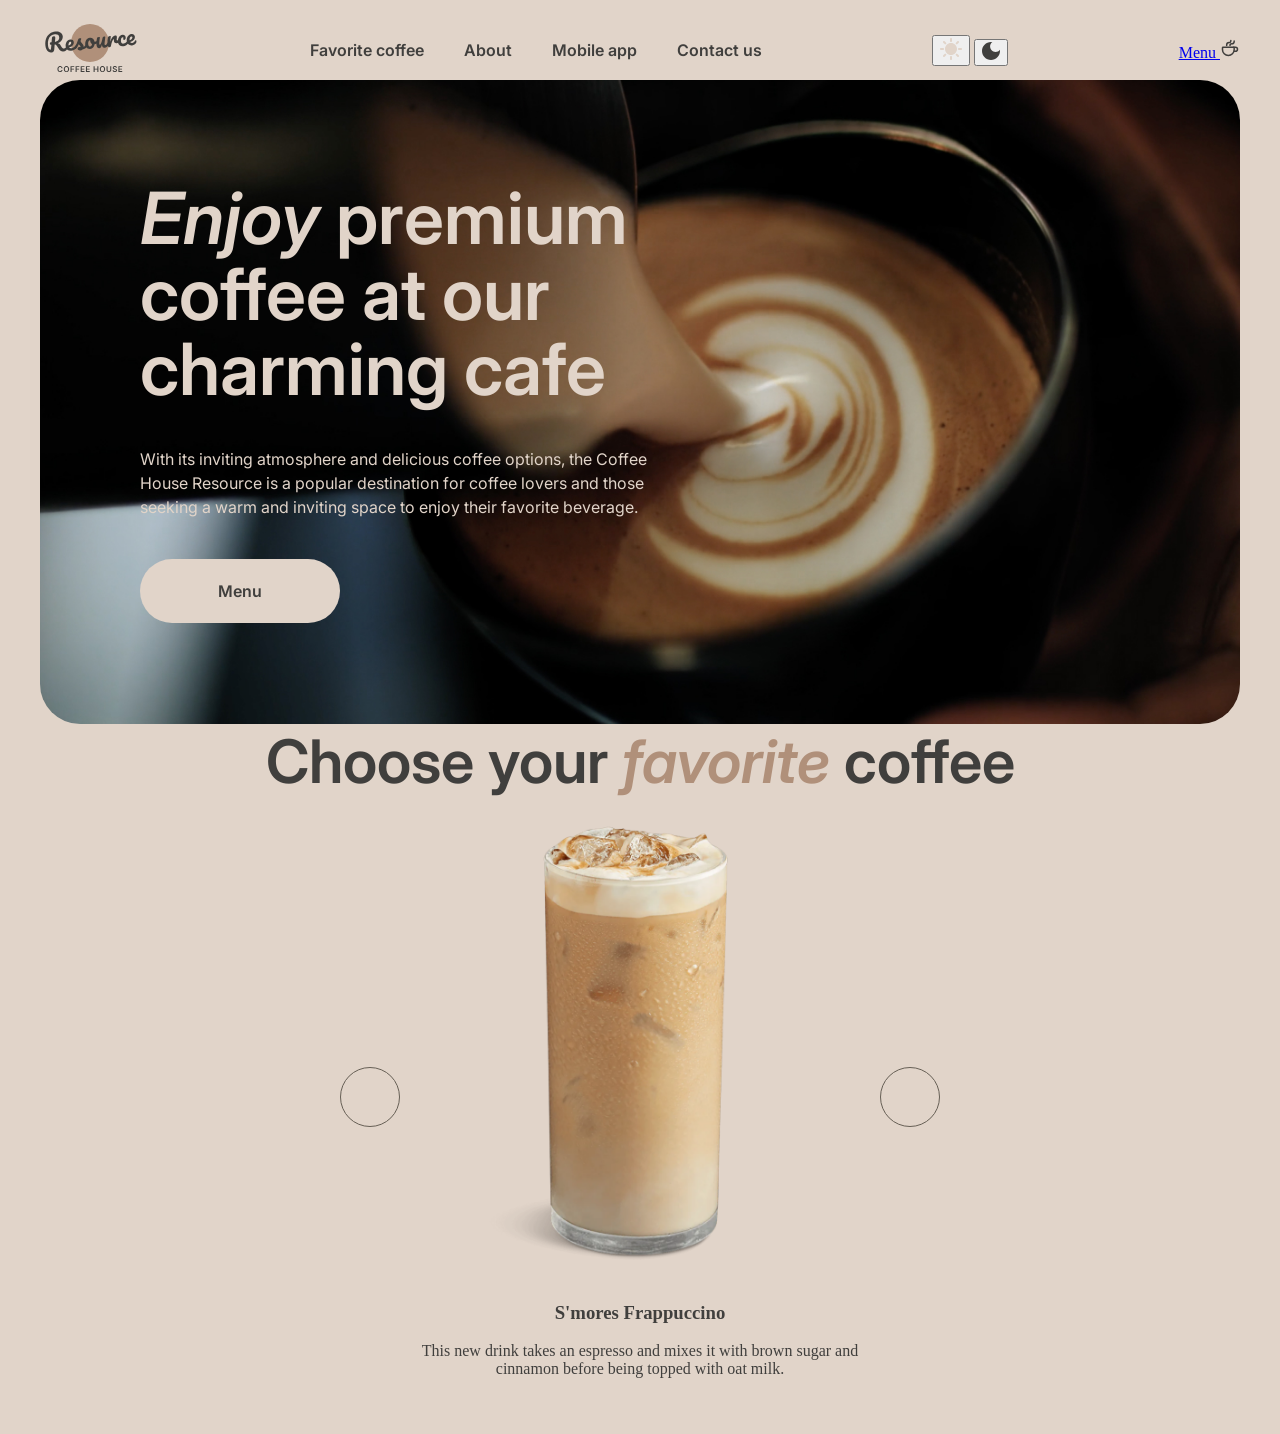
==== index.html @ cfc73ed3 "feat: add hero and favorite coffe sections" ====
<!DOCTYPE html>
<html lang="en">

<head>
    <meta charset="UTF-8">
    <meta name="viewport" content="width=device-width, initial-scale=1.0">
    <title>Document</title>
    <link rel="stylesheet" href="./style.css">

    <link rel="preconnect" href="https://fonts.googleapis.com">
    <link rel="preconnect" href="https://fonts.gstatic.com" crossorigin>
    <link href="https://fonts.googleapis.com/css2?family=Inter:wght@600&display=swap" rel="stylesheet">

</head>

<body>
    <header class="header">
        <!---------------------------- 1. Logo ------------------------------->

        <a href="index.html">
            <img src="./assets/images/Logo.svg" alt="Resource Coffee House">
        </a>



        <!---------------------------- 2. Navigation ------------------------------->

        <nav class="nav">
            <a href="#favorite">Favorite coffee</a>
            <a href="#about">About</a>
            <a href="#mobile-app">Mobile app</a>
            <a href="#contacts">Contact us</a>
        </nav>

        <!---------------------------- 3. Theme + Menu ------------------------------->

        <div class="theme-switcher">
            <button class="theme-button" type="button">
                <img src="./assets/images/sun.svg" alt="Light theme">
            </button>

            <button class="theme-button" type="button">
                <img src="./assets/images/moon.svg" alt="Dark theme">
            </button>
        </div>

        <a href="#" class="menu-link">
            <span>Menu</span>
            <img src="./assets/images/menu.svg" alt="">
        </a>
    </header>
    <!------------------------------- 4. Hero -------------------------------->

    <main>
        <section class="hero">
            <div class="hero-content">
                <h1 class="hero-title">
                    <span>Enjoy</span> premium coffee at our charming cafe
                </h1>

                <p class="hero-text">
                    With its inviting atmosphere and delicious coffee options,
                    the Coffee House Resource is a popular destination for coffee
                    lovers and those seeking a warm and inviting space to enjoy
                    their favorite beverage.
                </p>

                <a class="hero-button" href="#">
                    Menu
                </a>
            </div>
        </section>

        <!------------------------------- 5. Favorite coffee -------------------------------->

        <section class="favorite" id="favorite"></section>
        <h2 class="favorite-title">
            Choose your <span>favorite</span> coffee
        </h2>
        </section>

        <div class="slider">
            <button class="slider-button slider-button-prev" type="button">
                </button>
            <div class="slide">
                <img class="slide-image" src="./assets/images/coffee-1.png" alt="S'mores Frappuccino">
                <h3 class="slide-title">S'mores Frappuccino</h3>
                <p class="slide-text">
                    This new drink takes an espresso and mixes it with brown
                    sugar and cinnamon before being topped with oat milk.
                </p>
            </div>
            <button class="slider-button slider-button-next" type="button">
        </div>



    </main>


    <footer>

    </footer>
</body>

</html>
---- style.css ----
* {
    box-sizing: border-box;
}

html {
    scroll-behavior: smooth;
}

body {
    margin: 0;
    padding-block: 20px 40px;
    padding-inline: 40px;
    background-color: #E1D4C9;
    color: #403F3D
}

.header {
    display: flex;
    align-items: center;
    justify-content: space-between;
    width: 100%;
    max-width: 1360px;
    margin-inline: auto;
    height: 60px;
}

.nav {
    display: flex;
    align-items: center;
    gap: 40px;
}

.nav a {
    color: #403F3D;
    text-decoration: none;
}

.nav a {
    color: #403F3D;
    text-decoration: none;
    font-family: "Inter", sans-serif;
    font-size: 16px;
    font-weight: 600;
    line-height: 150%;
}

.hero {
    background-image: url("./assets/images/img-hero.jpg");
    height: 644px;
    max-width: 1360px;
    width: 100%;
    margin-inline: auto;
    background-size: cover;
    background-position: center;
    border-radius: 40px;
    padding: 100px;
}

.hero h1 {
    width: 530px;
    margin: 0;
    font-family: "Inter", sans-serif;
    font-size: 72px;
    font-weight: 600;
    line-height: 105%;
    color: #E1D4C9;
}

.hero-title span {
    font-style: italic;
}

.hero-text {
    width: 530px;
    margin: 0;
    color: #E1D4C9;
    font-family: "Inter", sans-serif;
    font-size: 16px;
    font-weight: 400;
    line-height: 150%;
}

.hero-content {
    display: flex;
    flex-direction: column;
    gap: 40px;
    width: 530px;
}

.hero-button {
    display: flex;
    align-items: center;
    justify-content: center;
    width: 200px;
    height: 64px;
    border-radius: 100px;

    background-color: #E1D4C9;
    color: #403F3D;
    text-decoration: none;

    font-family: "Inter", sans-serif;
    font-size: 16px;
    font-weight: 600;
    line-height: 150%;
}

.favorite-title {
    margin: 0;
    font-family: "Inter", sans-serif;
    font-size: 60px;
    font-weight: 600;
    line-height: 125%;
    text-align: center;
    color: #403F3D;
}

.favorite-title span {
    font-style: italic;
    color: #B0907A;
}

.slide-image {
    width: 480px;
    height: 480px;
    object-fit: contain;
}

.slider {
    text-align: center;
    display: flex;
    justify-content: center;
    align-items: center;
}

.slide {
    width: 480px;
    text-align: center;
}

.slider-button {
    width: 60px;
    height: 60px;
    border: 1px solid #665F55;
    border-radius: 50%;
    background: transparent;
}
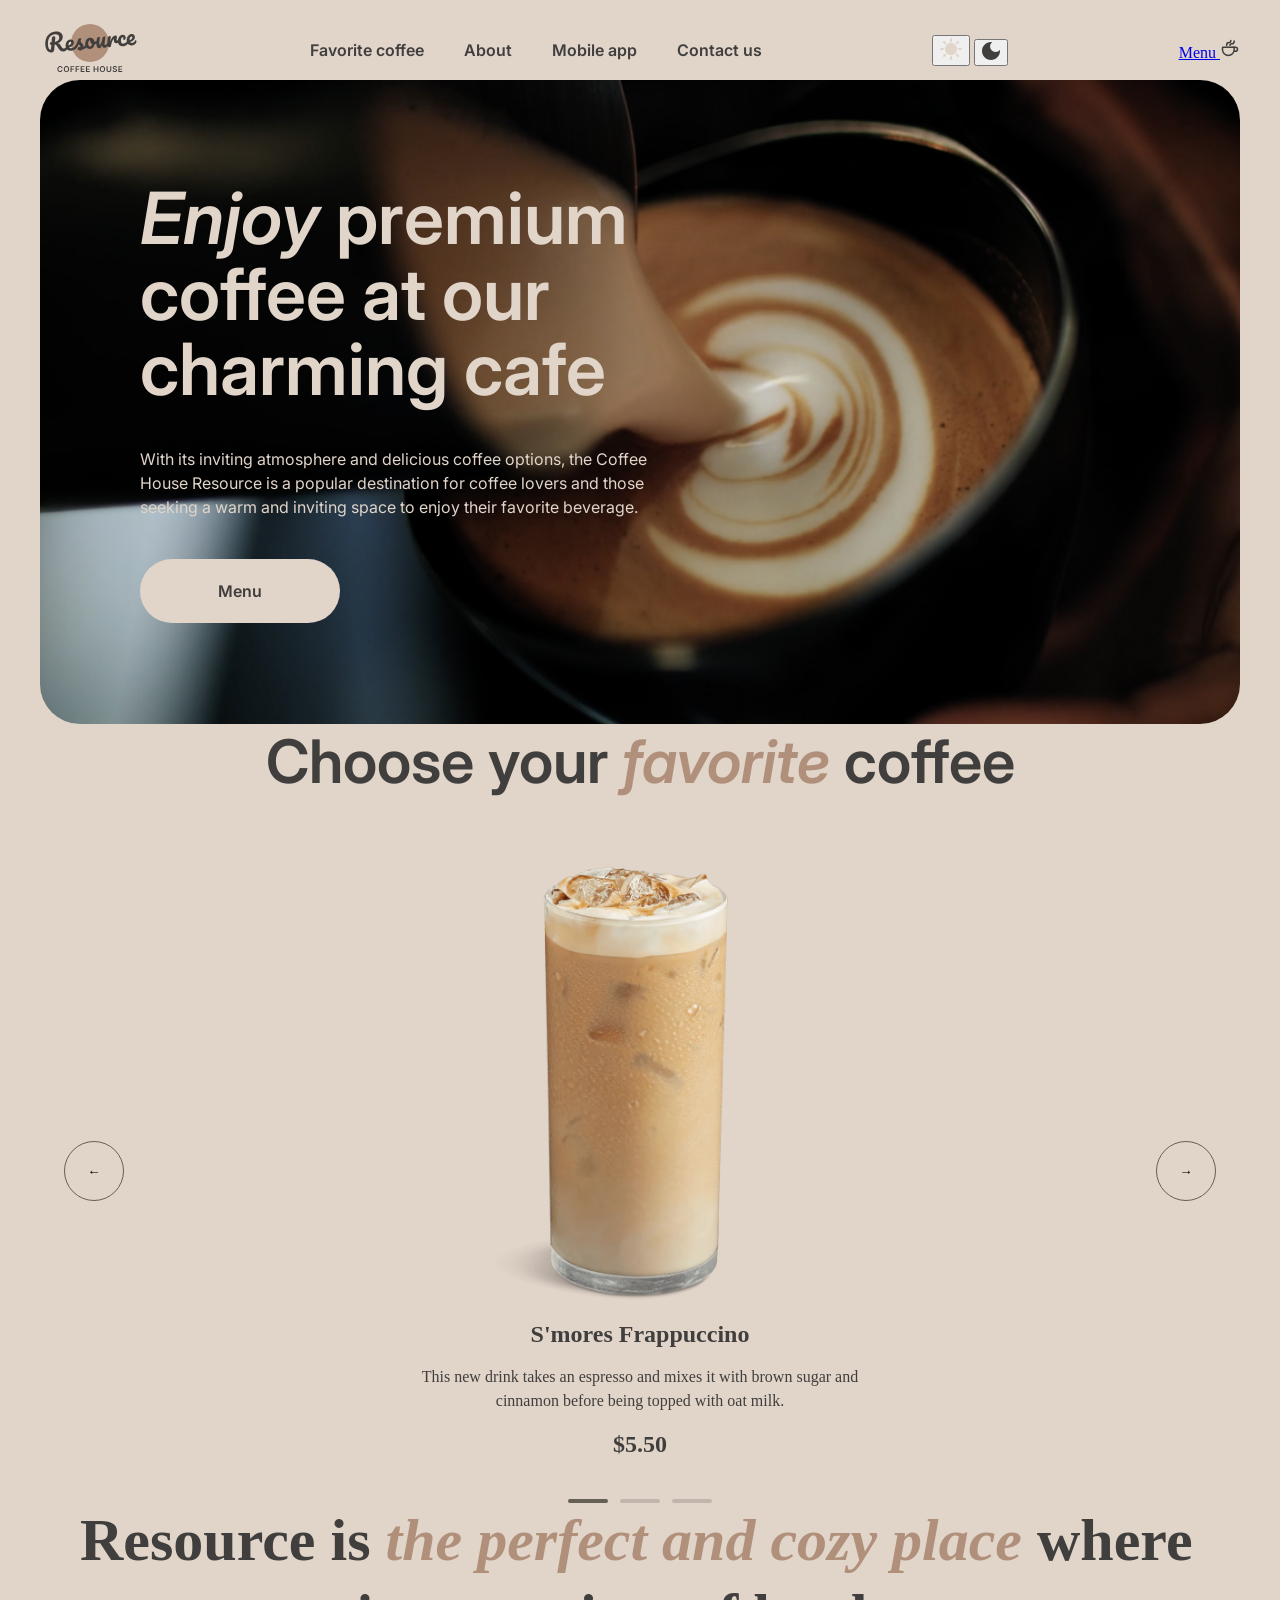
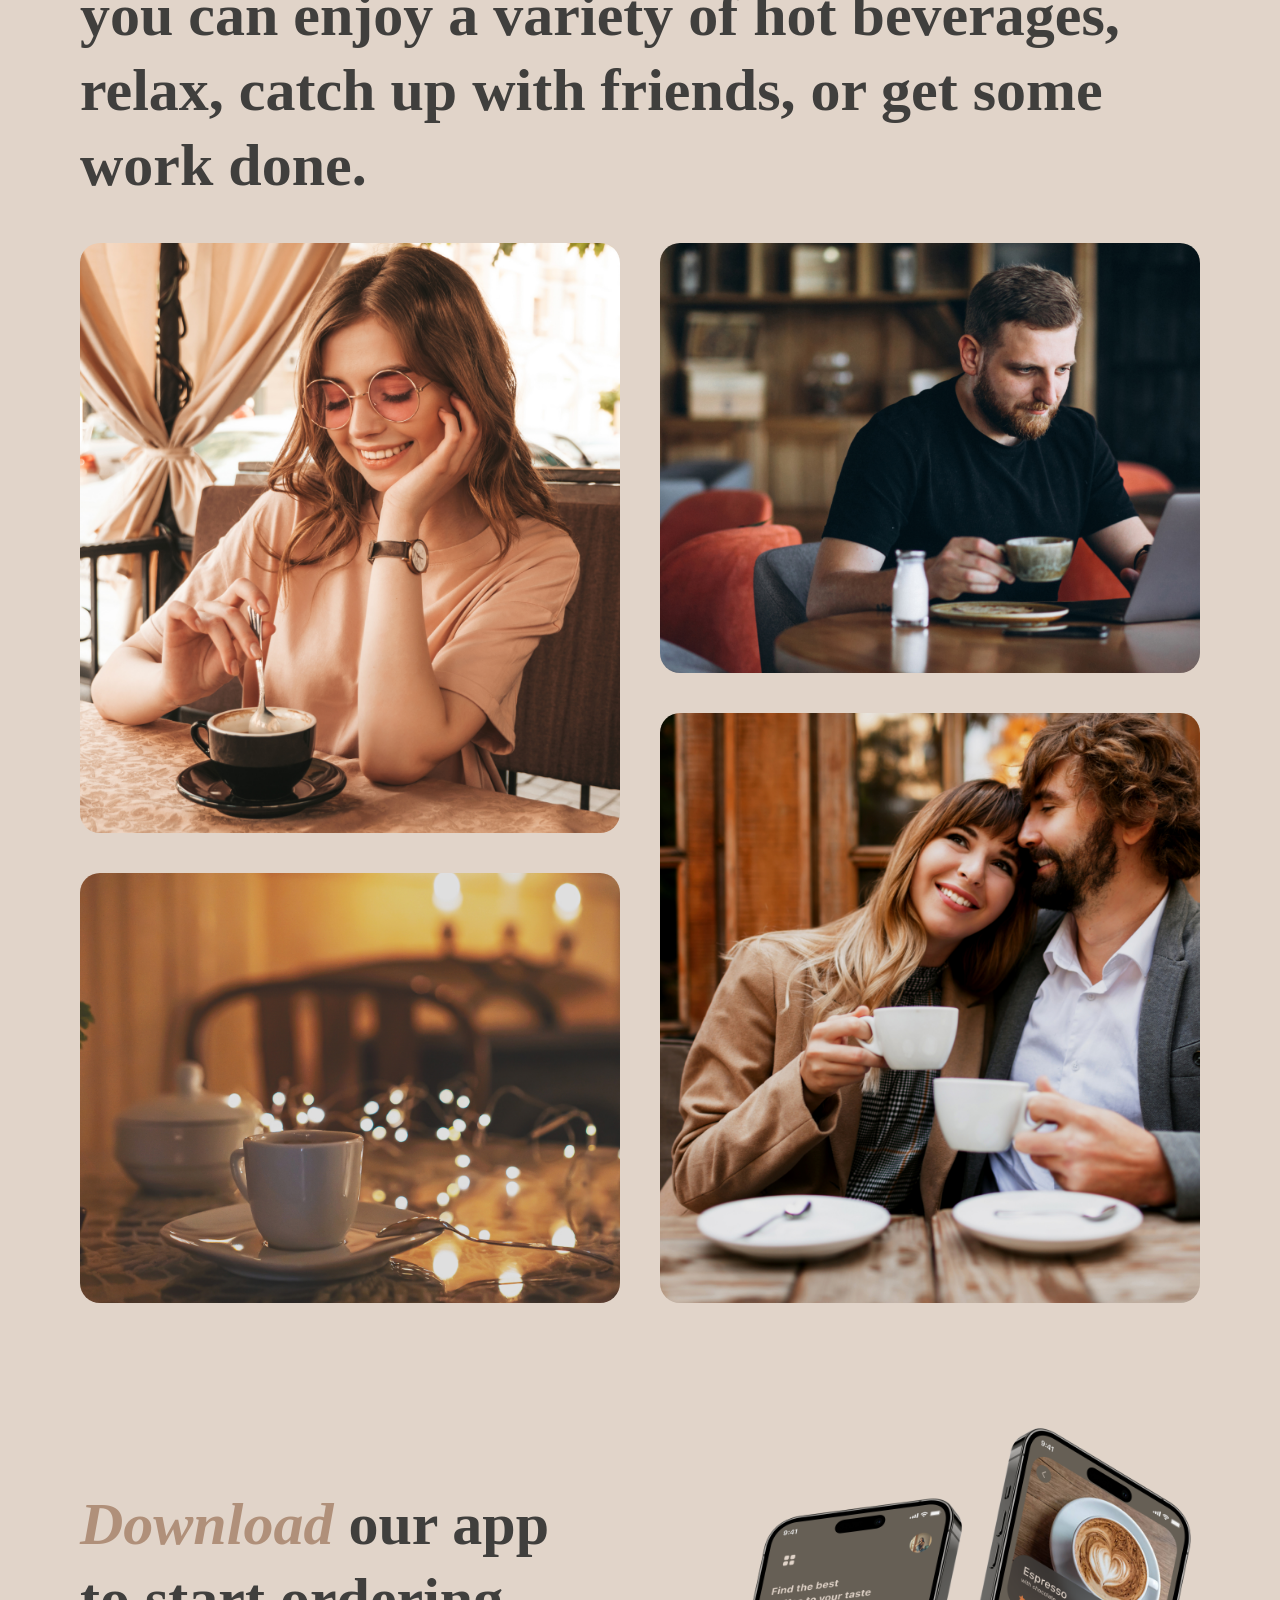
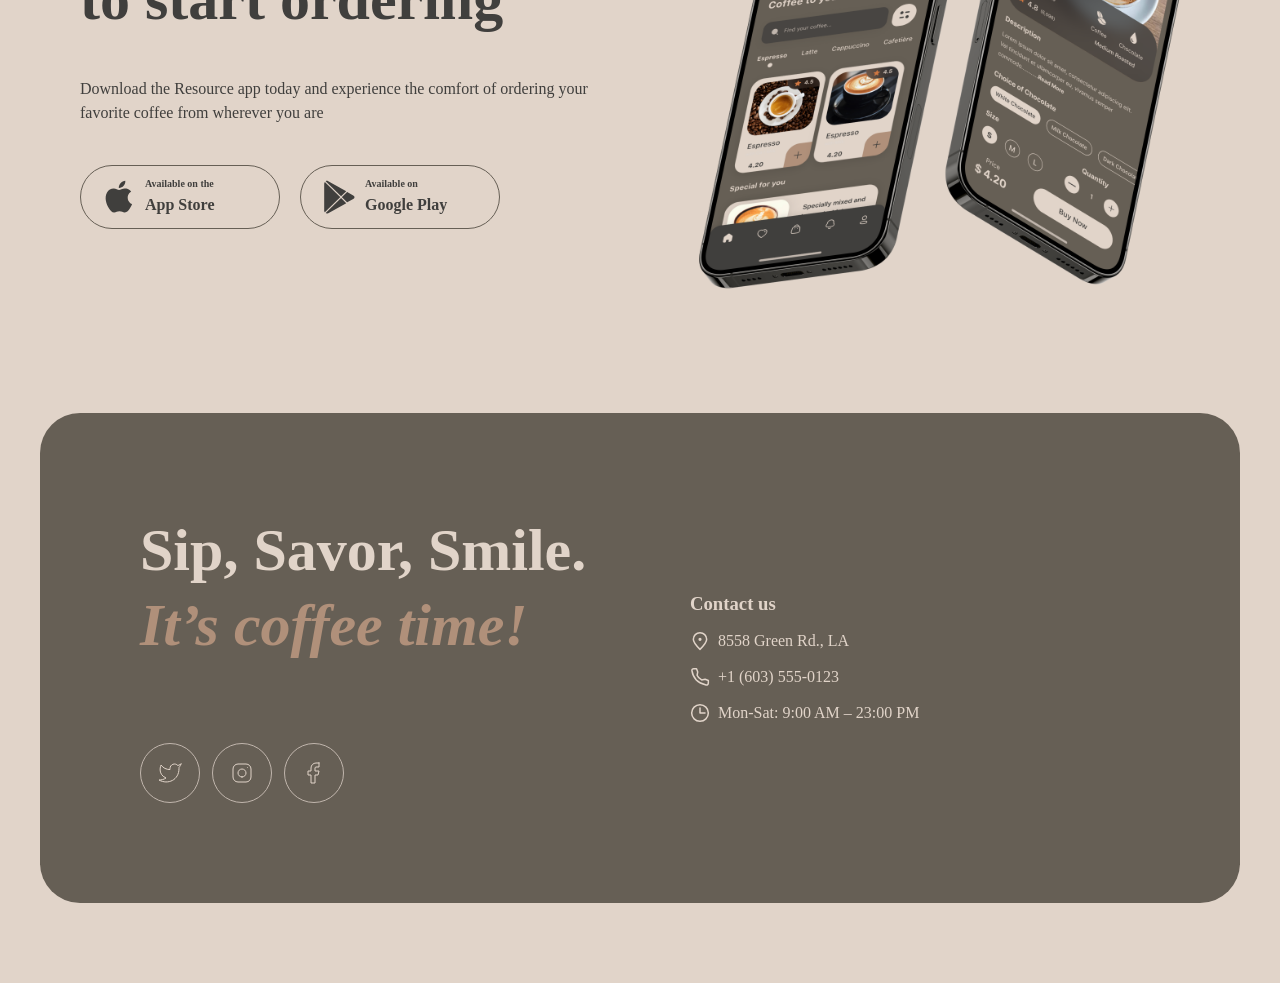
==== commit 94033fdf: "feat: add responsive home and menu pages" ====
--- a/index.html
+++ b/index.html
@@ -48,6 +48,14 @@
             <span>Menu</span>
             <img src="./assets/images/menu.svg" alt="">
         </a>
+
+        <!-- -------------------- Burger menu -------------------- -->
+
+        <button class="burger-button" type="button" aria-label="Open menu">
+            <span></span>
+            <span></span>
+        </button>
+
     </header>
     <!------------------------------- 4. Hero -------------------------------->
 
@@ -73,33 +81,145 @@
 
         <!------------------------------- 5. Favorite coffee -------------------------------->
 
-        <section class="favorite" id="favorite"></section>
-        <h2 class="favorite-title">
-            Choose your <span>favorite</span> coffee
-        </h2>
-        </section>
-
-        <div class="slider">
-            <button class="slider-button slider-button-prev" type="button">
+        <section class="favorite" id="favorite">
+            <h2 class="favorite-title">
+                Choose your <span>favorite</span> coffee
+            </h2>
+
+
+            <div class="slider">
+                <button class="slider-button slider-button-prev" type="button">
+                    ←
                 </button>
-            <div class="slide">
-                <img class="slide-image" src="./assets/images/coffee-1.png" alt="S'mores Frappuccino">
-                <h3 class="slide-title">S'mores Frappuccino</h3>
-                <p class="slide-text">
-                    This new drink takes an espresso and mixes it with brown
-                    sugar and cinnamon before being topped with oat milk.
+                <div class="slide">
+                    <img class="slide-image" src="./assets/images/coffee-1.png" alt="S'mores Frappuccino">
+                    <div class="slide-description">
+                        <h3 class="slide-title">S'mores Frappuccino</h3>
+                        <p class="slide-text">
+                            This new drink takes an espresso and mixes it with brown
+                            sugar and cinnamon before being topped with oat milk.
+                        </p>
+                        <div class="slide-price">$5.50</div>
+                    </div>
+
+                    <div class="slider-controls">
+                        <span class="slider-control active"></span>
+                        <span class="slider-control"></span>
+                        <span class="slider-control"></span>
+                    </div>
+
+                </div>
+
+                <button class="slider-button slider-button-next" type="button">
+                    →
+                </button>
+            </div>
+        </section>
+
+        <!----------------------------------- 6. About ------------------------------------------>
+
+        <section class="about" id="about">
+            <h2 class="about-title">
+                Resource is <span>the perfect and cozy place</span> where you can
+                enjoy a variety of hot beverages, relax, catch up with friends,
+                or get some work done.
+            </h2>
+
+            <div class="about-images">
+                <div class="about-column">
+                    <img class="about-image about-image-big" src="./assets/images/about-1.jpg" alt="">
+                    <img class="about-image about-image-small" src="./assets/images/about-2.jpg" alt="">
+                </div>
+
+                <div class="about-column">
+                    <img class="about-image about-image-small" src="./assets/images/about-3.jpg" alt="">
+                    <img class="about-image about-image-big" src="./assets/images/about-4.jpg" alt="">
+                </div>
+
+
+            </div>
+        </section>
+
+        <!----------------------------------- 7. Mobile app ------------------------------------------>
+
+
+        <section class="mobile-app" id="mobile-app">
+            <div class="mobile-app-content">
+                <h2 class="mobile-app-title">
+                    <span>Download</span> our app to start ordering
+                </h2>
+
+                <p class="mobile-app-text">
+                    Download the Resource app today and experience the comfort of ordering your favorite coffee from
+                    wherever you are
                 </p>
-            </div>
-            <button class="slider-button slider-button-next" type="button">
+
+                <div class="mobile-app-buttons">
+                    <a class="store-button" href="#">
+                        <img class="store-button-icon" src="./assets/images/apple.svg" alt="">
+                        <span class="store-button-text">
+                            <small>Available on the</small>
+                            App Store
+                        </span>
+                    </a>
+
+                    <a class="store-button" href="#">
+                        <img class="store-button-icon" src="./assets/images/google-play.svg" alt="">
+                        <span class="store-button-text">
+                            <small>Available on</small>
+                            Google Play
+                        </span>
+                    </a>
+                </div>
+            </div>
+
+            <div class="mobile-app-image">
+                <img src="./assets/images/mobile-screens.png" alt="Resource mobile application">
+            </div>
+        </section>
+    </main>
+
+
+    <footer class="footer" id="contact-us">
+        <div class="footer-left">
+            <h2 class="footer-title">
+                Sip, Savor, Smile.
+                <span>It’s coffee time!</span>
+            </h2>
+
+            <div class="footer-socials">
+                <div class="footer-socials">
+                    <a href="#" aria-label="Twitter">
+                        <img src="./assets/images/twitter.svg" alt="">
+                    </a>
+
+                    <a href="#" aria-label="Instagram">
+                        <img src="./assets/images/instagram.svg" alt="">
+                    </a>
+
+                    <a href="#" aria-label="Facebook">
+                        <img src="./assets/images/facebook.svg" alt="">
+                    </a>
+                </div>
+            </div>
         </div>
 
-
-
-    </main>
-
-
-    <footer>
-
+        <div class="footer-contacts">
+            <h3>Contact us</h3>
+
+            <p>
+                <img src="./assets/images/pin.svg" alt="">
+                8558 Green Rd., LA
+            </p>
+            <p>
+                <img src="./assets/images/phone.svg" alt="">
+                +1 (603) 555-0123
+            </p>
+            <p>
+                <img src="./assets/images/clock.svg" alt="">
+                Mon-Sat: 9:00 AM – 23:00 PM
+            </p>
+        </div>
     </footer>
 </body>
 
--- a/style.css
+++ b/style.css
@@ -105,6 +105,12 @@
     line-height: 150%;
 }
 
+.favorite {
+    display: flex;
+    flex-direction: column;
+    gap: 40px;
+}
+
 .favorite-title {
     margin: 0;
     font-family: "Inter", sans-serif;
@@ -127,21 +133,610 @@
 }
 
 .slider {
+    width: 100%;
+    max-width: 1152px;
+    margin-inline: auto;
     text-align: center;
     display: flex;
-    justify-content: center;
+    justify-content: space-between;
     align-items: center;
 }
 
 .slide {
-    width: 480px;
+    width: 100px;
+    min-width: 480px;
     text-align: center;
+    display: flex;
+    flex-direction: column;
+    align-items: center;
 }
 
 .slider-button {
     width: 60px;
     height: 60px;
     border: 1px solid #665F55;
+    background: transparent;
+    border-radius: 100px;
+}
+
+.slide-price {
+    margin-top: 16px;
+    font-size: 24px;
+    font-weight: 600;
+    line-height: 125%;
+    color: #403f3d;
+}
+
+.slider-controls {
+    display: flex;
+    justify-content: center;
+    gap: 12px;
+    margin-top: 40px;
+}
+
+.slider-control {
+    width: 40px;
+    height: 4px;
+    border-radius: 100px;
+    background-color: #c1b6ad;
+}
+
+.slider-control.active {
+    background-color: #665f55;
+}
+
+.slide-title {
+    font-size: 24px;
+    font-weight: 600;
+    line-height: 125%;
+    color: #403f3d;
+}
+
+.slide-text {
+    line-height: 150%;
+    color: #403f3d;
+}
+
+.slide-description {
+    display: flex;
+    flex-direction: column;
+    gap: 16px;
+}
+
+.slide-description>* {
+    margin: 0;
+}
+
+.about-images {
+    display: grid;
+    grid-template-columns: repeat(2, 1fr);
+    gap: 40px;
+}
+
+.about-image {
+    width: 100%;
+    height: 100%;
+    object-fit: cover;
+    border-radius: 20px;
+}
+
+.about-images {
+    display: grid;
+    grid-template-columns: repeat(2, 1fr);
+    gap: 40px;
+}
+
+.about-column {
+    display: flex;
+    flex-direction: column;
+    gap: 40px;
+}
+
+.about-title {
+    margin: 0 0 40px;
+    font-size: 60px;
+    font-weight: 600;
+    line-height: 125%;
+    color: #403f3d;
+}
+
+.about-title span {
+    font-style: italic;
+    color: #b0907a;
+}
+
+.about-images {
+    display: grid;
+    grid-template-columns: repeat(2, minmax(0, 660px));
+    gap: 40px;
+    justify-content: center;
+}
+
+.about-image {
+    width: 100%;
+    object-fit: cover;
+    border-radius: 20px;
+}
+
+.about-image-big {
+    height: 590px;
+}
+
+.about-image-small {
+    height: 430px;
+}
+
+.about {
+    max-width: 1440px;
+    margin: 0 auto;
+    padding: 0 40px;
+    box-sizing: border-box;
+}
+
+/* -------------------- 7. Mobile app -------------------- */
+
+.mobile-app {
+    max-width: 1440px;
+    margin: 100px auto 0;
+    padding: 0 40px;
+    box-sizing: border-box;
+
+    display: flex;
+    align-items: center;
+    gap: 100px;
+}
+
+.mobile-app-buttons {
+    display: flex;
+    gap: 20px;
+    margin-top: 40px;
+}
+
+.store-button {
+    width: 200px;
+    height: 64px;
+    display: flex;
+    gap: 8px;
+    align-items: center;
+    padding: 12px 20px;
+    border: 1px solid #665f55;
+    border-radius: 100px;
+    color: #403f3d;
+    text-decoration: none;
+    box-sizing: border-box;
+}
+
+.store-button-icon {
+    width: 36px;
+    height: 36px;
+    flex-shrink: 0;
+}
+
+.store-button-text {
+    display: flex;
+    flex-direction: column;
+    gap: 2px;
+}
+
+.store-button-text small {
+    font-size: 10px;
+    font-weight: 600;
+    line-height: 140%;
+}
+
+.store-button-text {
+    font-size: 16px;
+    font-weight: 600;
+    line-height: 150%;
+}
+
+.mobile-app-content {
+    flex: 1;
+}
+
+.mobile-app-title {
+    margin: 0 0 40px;
+    font-size: 60px;
+    font-weight: 600;
+    line-height: 125%;
+    color: #403f3d;
+}
+
+.mobile-app-title span {
+    font-style: italic;
+    color: #b0907a;
+}
+
+.mobile-app-text {
+    margin: 0 0 40px;
+    font-size: 16px;
+    line-height: 150%;
+    color: #403f3d;
+}
+
+.mobile-app-image {
+    flex: 1;
+}
+
+.mobile-app-image img {
+    display: block;
+    width: 100%;
+    max-width: 630px;
+    height: auto;
+}
+
+/* -------------------------------- 7. footer ------------------------------- */
+
+.footer {
+    max-width: 1360px;
+    margin: 100px auto 40px;
+    padding: 100px;
+    display: flex;
+    gap: 100px;
+
+    background: #665f55;
+    border-radius: 40px;
+    color: #e1d4c9;
+    box-sizing: border-box;
+}
+
+.footer-left,
+.footer-contacts {
+    width: 530px;
+}
+
+.footer-title {
+    margin: 0;
+    font-size: 60px;
+    font-weight: 600;
+    line-height: 125%;
+}
+
+.footer-title span {
+    display: block;
+    font-style: italic;
+    color: #b0907a;
+}
+
+.footer-socials {
+    display: flex;
+    gap: 12px;
+    margin-top: 40px;
+}
+
+.footer-socials a {
+    width: 60px;
+    height: 60px;
+    border: 1px solid #c1b6ad;
+    border-radius: 50%;
+
+    display: flex;
+    align-items: center;
+    justify-content: center;
+
+    color: #e1d4c9;
+    text-decoration: none;
+}
+
+.footer-contacts {
+    display: flex;
+    flex-direction: column;
+    justify-content: center;
+    gap: 16px;
+}
+
+.footer-contacts h3,
+.footer-contacts p {
+    margin: 0;
+}
+
+.footer-socials img {
+    width: 24px;
+    height: 24px;
+}
+
+.footer-contacts p {
+    display: flex;
+    align-items: center;
+    gap: 8px;
+}
+
+.footer-contacts p img {
+    width: 20px;
+    height: 20px;
+}
+
+/* ------------------------------ Burger menu ------------------------------ */
+
+.burger-button {
+    display: none;
+    width: 44px;
+    height: 44px;
+    border: 1px solid #665f55;
     border-radius: 50%;
     background: transparent;
+
+    align-items: center;
+    justify-content: center;
+    flex-direction: column;
+    gap: 6px;
+}
+
+.burger-button span {
+    width: 16px;
+    height: 1px;
+    background-color: #403f3d;
+}
+
+
+/* -------------------------------- 8. Tablet adaptive ----------------------------- */
+
+
+@media (max-width: 768px) {
+    .header {
+        padding-inline: 40px;
+    }
+
+    .nav {
+        display: none;
+    }
+
+    .menu-link {
+        display: none;
+    }
+
+    .theme-switcher {
+        display: none;
+    }
+
+    .burger-button {
+        display: flex;
+    }
+
+    .about-images {
+        grid-template-columns: 1fr;
+    }
+
+    .about-image-small {
+        display: none;
+    }
+
+    .about-image-big {
+        width: 100%;
+    }
+
+    .mobile-app {
+        flex-direction: column;
+        gap: 100px;
+    }
+
+    .mobile-app-content {
+        width: 100%;
+    }
+
+    .mobile-app-image {
+        width: 100%;
+        display: flex;
+        justify-content: center;
+    }
+
+    .footer {
+        flex-direction: column;
+        gap: 100px;
+        padding: 100px 60px;
+    }
+
+    .footer-left,
+    .footer-contacts {
+        width: 100%;
+    }
+}
+
+/* -------------------- 9. Mobile adaptive -------------------- */
+
+@media (max-width: 480px) {
+    body {
+        padding-inline: 16px;
+    }
+
+    .header {
+        padding-inline: 0;
+    }
+
+    .hero {
+        width: 100%;
+        height: auto;
+        margin-inline: 0;
+        padding: 60px 16px;
+        min-height: 552px;
+        box-sizing: border-box;
+    }
+
+    .hero-content {
+        width: 100%;
+        max-width: none;
+    }
+
+    .hero h1 {
+        width: 100%;
+        font-size: 42px;
+        line-height: 115%;
+    }
+
+    .hero-text {
+        width: 100%;
+    }
+
+    .favorite {
+        padding-inline: 0;
+    }
+
+    .favorite-title {
+        font-size: 32px;
+        line-height: 125%;
+    }
+
+    .slider-button {
+        display: none;
+    }
+
+    .slide {
+        width: 100%;
+    }
+
+    .slide-image {
+        width: 100%;
+        height: auto;
+        max-width: 348px;
+    }
+
+    /* -------------------- About mobile -------------------- */
+
+    .about {
+        padding-inline: 0;
+    }
+
+    .about-title {
+        font-size: 32px;
+        line-height: 125%;
+    }
+
+    .about-images {
+        grid-template-columns: 1fr;
+        gap: 40px;
+    }
+
+    .about-column {
+        width: 100%;
+    }
+
+    .about-image {
+        width: 100%;
+    }
+
+    .about-image-big {
+        height: 590px;
+    }
+
+    .about-image-small {
+        display: none;
+    }
+
+    /* -------------------- Mobile app mobile -------------------- */
+
+    .mobile-app {
+        padding-inline: 0;
+        gap: 40px;
+    }
+
+    .mobile-app-title {
+        font-size: 32px;
+        line-height: 125%;
+    }
+
+    .mobile-app-buttons {
+        flex-direction: column;
+        gap: 20px;
+    }
+
+    .mobile-app-image img {
+        width: 100%;
+        max-width: 348px;
+    }
+
+    /* -------------------- Footer mobile -------------------- */
+
+    .footer {
+        margin-inline: 0;
+        padding: 60px 16px;
+        gap: 40px;
+    }
+
+    .footer-left,
+    .footer-contacts {
+        width: 100%;
+    }
+}
+    /* -------------------- 10. Menu page -------------------- */
+
+.menu-page {
+    max-width: 1360px;
+    margin: 100px auto;
+}
+
+.menu-title {
+    max-width: 800px;
+    margin: 0 auto 40px;
+    text-align: center;
+    font-size: 60px;
+    line-height: 125%;
+    font-weight: 600;
+}
+
+.menu-title span {
+    font-style: italic;
+    color: #b0907a;
+}
+
+.menu-tabs {
+    display: flex;
+    justify-content: center;
+    gap: 16px;
+    margin-bottom: 40px;
+}
+
+.menu-tab {
+    padding: 8px 16px;
+    border: 1px solid #c1b6ad;
+    border-radius: 100px;
+    background: transparent;
+    font-size: 16px;
+    cursor: pointer;
+}
+
+.menu-tab.active {
+    background: #665f55;
+    color: #e1d4c9;
+}
+
+.menu-grid {
+    display: grid;
+    grid-template-columns: repeat(4, 1fr);
+    gap: 40px;
+}
+
+.menu-card {
+    border: 1px solid #c1b6ad;
+    border-radius: 40px;
+    overflow: hidden;
+    padding-bottom: 20px;
+}
+
+.menu-card-image {
+    width: 100%;
+    aspect-ratio: 1 / 1;
+    background: #c1b6ad;
+}
+
+.menu-card h2,
+.menu-card p,
+.menu-card strong {
+    margin-left: 20px;
+    margin-right: 20px;
+}
+
+.menu-card h2 {
+    margin-top: 20px;
+    margin-bottom: 12px;
+    font-size: 24px;
+}
+
+.menu-card p {
+    min-height: 72px;
+    margin-bottom: 12px;
+    line-height: 150%;
+}
+
+.menu-card strong {
+    font-size: 24px;
 }
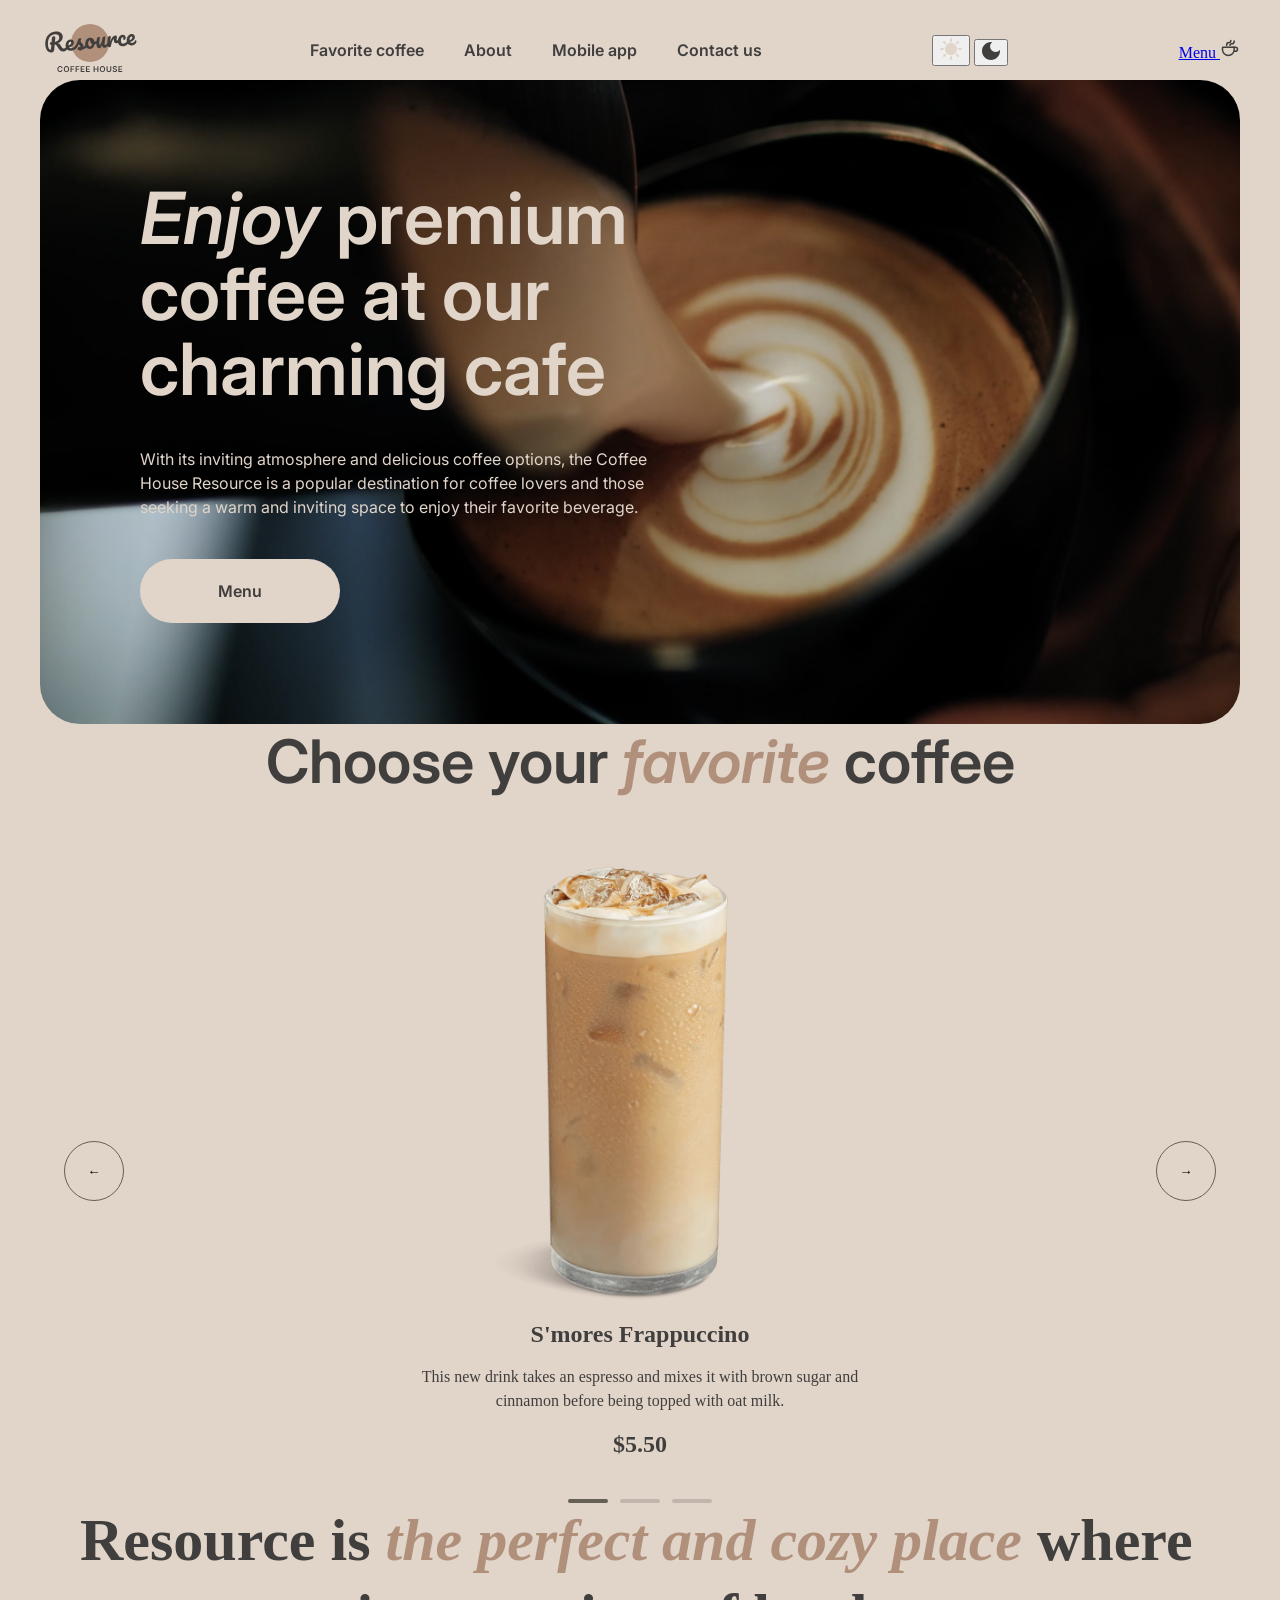
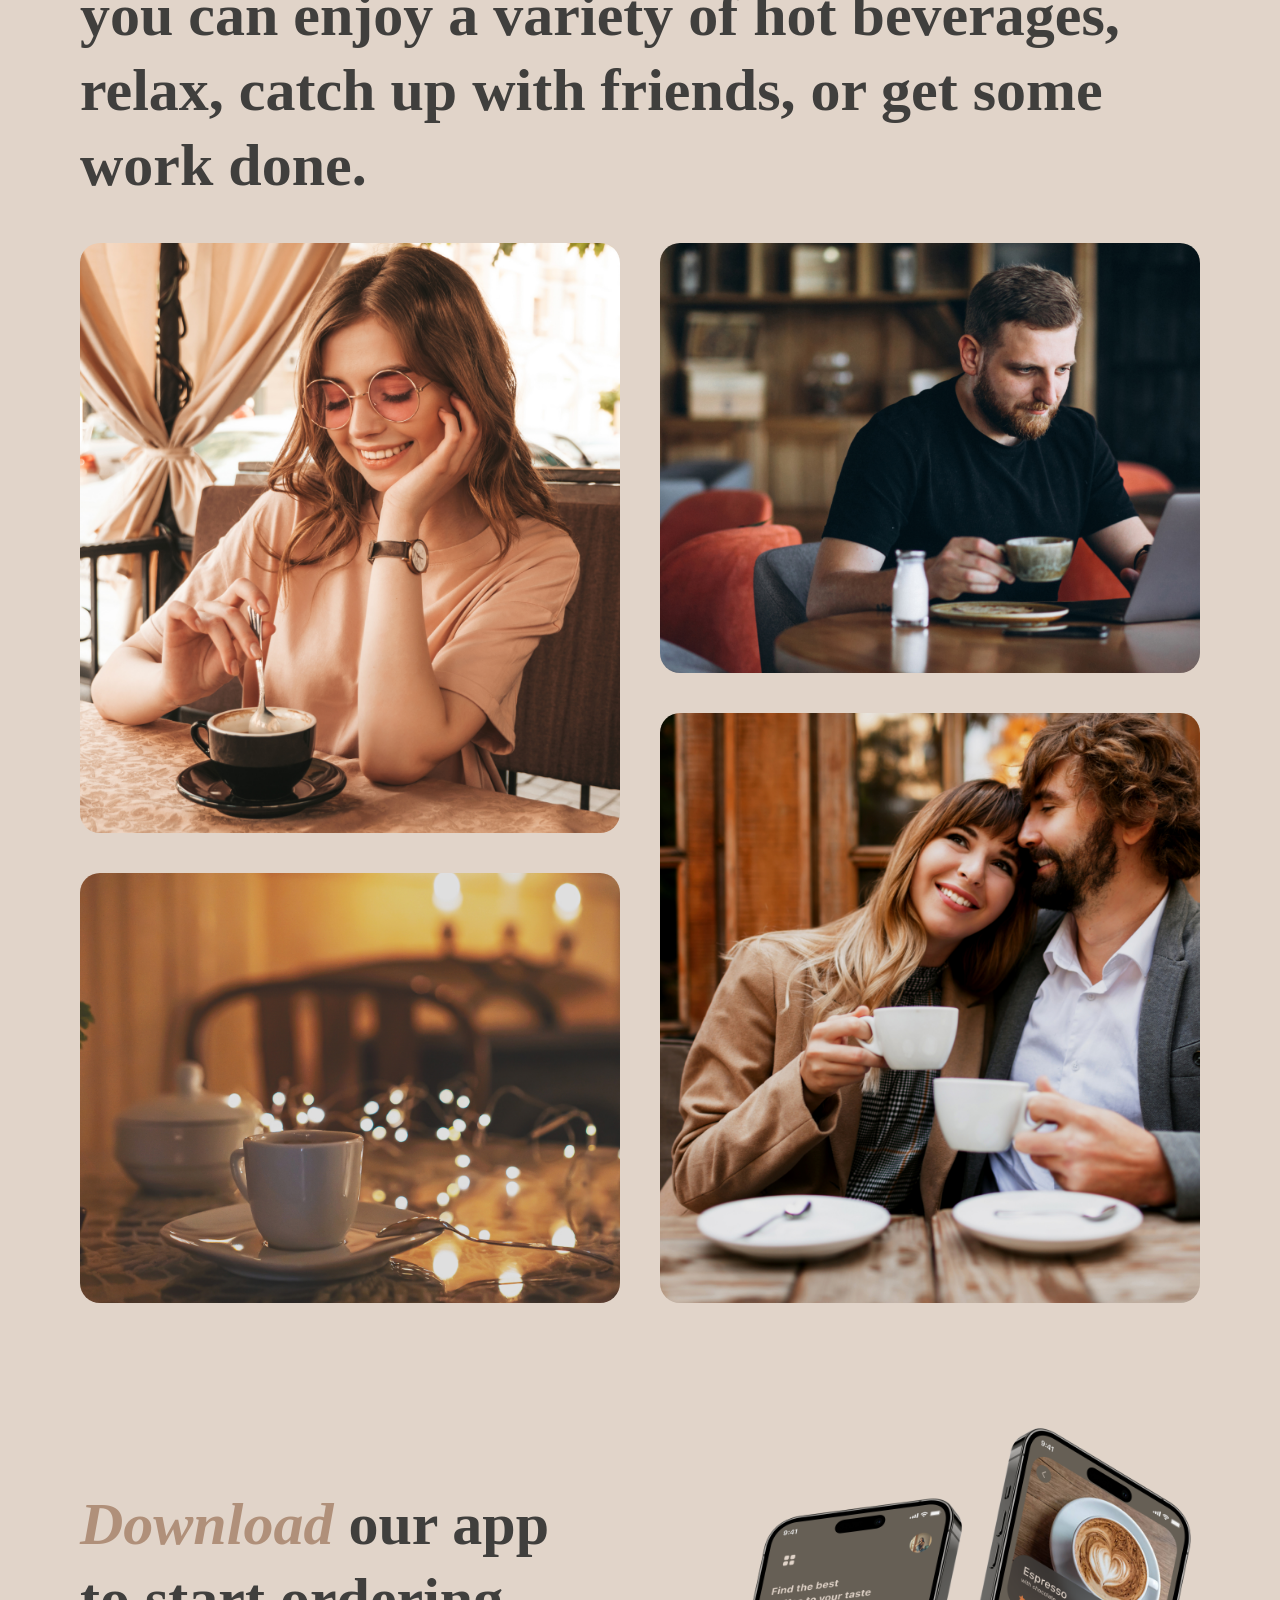
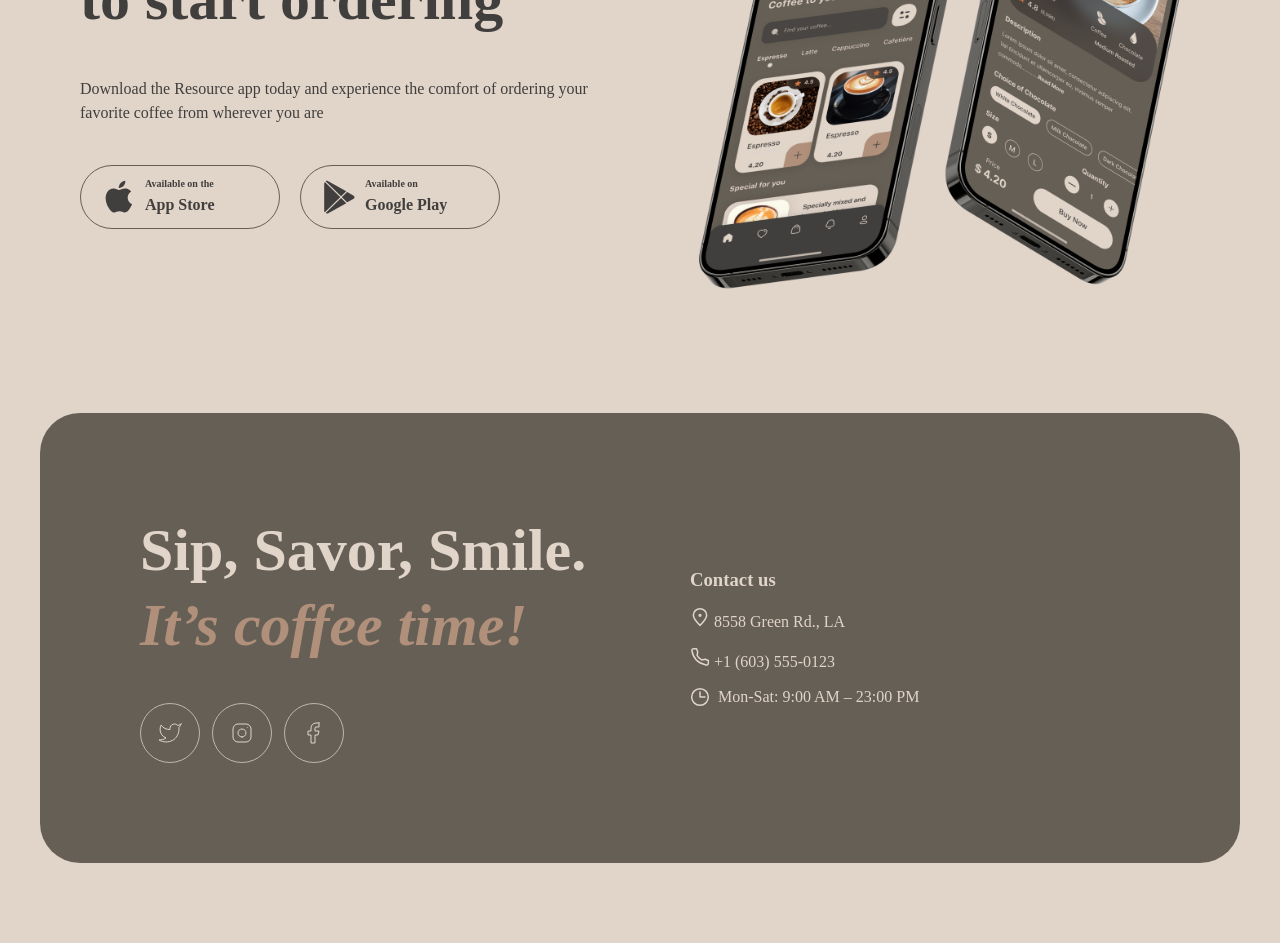
==== commit a10edad8: "feat: finalize landing page part 1" ====
--- a/index.html
+++ b/index.html
@@ -6,6 +6,8 @@
     <meta name="viewport" content="width=device-width, initial-scale=1.0">
     <title>Document</title>
     <link rel="stylesheet" href="./style.css">
+
+    <link rel="icon" href="./assets/images/Logo.svg" type="image/svg+xml">
 
     <link rel="preconnect" href="https://fonts.googleapis.com">
     <link rel="preconnect" href="https://fonts.gstatic.com" crossorigin>
@@ -44,7 +46,7 @@
             </button>
         </div>
 
-        <a href="#" class="menu-link">
+        <a href="./menu.html" class="menu-link">
             <span>Menu</span>
             <img src="./assets/images/menu.svg" alt="">
         </a>
@@ -73,7 +75,7 @@
                     their favorite beverage.
                 </p>
 
-                <a class="hero-button" href="#">
+                <a class="hero-button" href="./menu.html">
                     Menu
                 </a>
             </div>
@@ -179,6 +181,8 @@
         </section>
     </main>
 
+     <!----------------------------------------- 3. Footer ---------------------------------------------->
+
 
     <footer class="footer" id="contact-us">
         <div class="footer-left">
@@ -187,20 +191,19 @@
                 <span>It’s coffee time!</span>
             </h2>
 
+
             <div class="footer-socials">
-                <div class="footer-socials">
-                    <a href="#" aria-label="Twitter">
-                        <img src="./assets/images/twitter.svg" alt="">
-                    </a>
-
-                    <a href="#" aria-label="Instagram">
-                        <img src="./assets/images/instagram.svg" alt="">
-                    </a>
-
-                    <a href="#" aria-label="Facebook">
-                        <img src="./assets/images/facebook.svg" alt="">
-                    </a>
-                </div>
+                <a href="https://x.com/" target="_blank" rel="noopener noreferrer" aria-label="Twitter">
+                    <img src="./assets/images/twitter.svg" alt="">
+                </a>
+
+                <a href="https://www.instagram.com/" target="_blank" rel="noopener noreferrer" aria-label="Instagram">
+                    <img src="./assets/images/instagram.svg" alt="">
+                </a>
+
+                <a href="https://www.facebook.com/" target="_blank" rel="noopener noreferrer" aria-label="Facebook">
+                    <img src="./assets/images/facebook.svg" alt="">
+                </a>
             </div>
         </div>
 
@@ -208,19 +211,29 @@
             <h3>Contact us</h3>
 
             <p>
-                <img src="./assets/images/pin.svg" alt="">
-                8558 Green Rd., LA
+                <a href="https://www.google.com/maps/search/?api=1&query=8558+Green+Rd,+LA" target="_blank"
+                    rel="noopener noreferrer">
+                    <img src="./assets/images/pin.svg" alt="">
+                    8558 Green Rd., LA
+                </a>
             </p>
+
             <p>
-                <img src="./assets/images/phone.svg" alt="">
-                +1 (603) 555-0123
+                <a href="tel:+16035550123">
+                    <img src="./assets/images/phone.svg" alt="">
+                    +1 (603) 555-0123
+                </a>
             </p>
+
             <p>
                 <img src="./assets/images/clock.svg" alt="">
                 Mon-Sat: 9:00 AM – 23:00 PM
             </p>
         </div>
     </footer>
+
+    <script src="./script.js"></script>
+
 </body>
 
 </html>
--- a/style.css
+++ b/style.css
@@ -739,4 +739,186 @@
 
 .menu-card strong {
     font-size: 24px;
+}
+
+/* ---------------------------------------- Menu tablet -------------------------------------- */
+
+@media (max-width: 768px) {
+    .menu-page {
+        margin: 80px auto;
+        padding-inline: 40px;
+    }
+
+    .menu-title {
+        font-size: 60px;
+    }
+
+    .menu-grid {
+        grid-template-columns: repeat(2, 1fr);
+        gap: 40px;
+    }
+
+    .menu-card:nth-child(n + 5) {
+        display: none;
+    }
+}
+
+
+/* ------------------------------- Menu mobile ----------------------------------- */
+
+@media (max-width: 480px) {
+    .menu-page {
+        margin: 60px auto;
+        padding-inline: 0;
+    }
+
+    .menu-title {
+        font-size: 32px;
+        line-height: 125%;
+        margin-bottom: 40px;
+    }
+
+    .menu-tabs {
+        gap: 8px;
+    }
+
+    .menu-grid {
+        grid-template-columns: 1fr;
+        gap: 40px;
+    }
+
+    .menu-card {
+        width: 100%;
+    }
+}
+
+/* -------------------- Load more button -------------------- */
+
+.menu-more-button {
+    display: none;
+    width: 60px;
+    height: 60px;
+    margin: 40px auto 0;
+    border: 1px solid #665f55;
+    border-radius: 50%;
+    background: transparent;
+    color: #403f3d;
+    font-size: 24px;
+    cursor: pointer;
+}
+
+@media (max-width: 768px) {
+    .menu-more-button {
+        display: block;
+    }
+}
+
+/* -------------------- Dark theme -------------------- */
+
+body.dark-theme {
+    background-color: #403f3d;
+    color: #e1d4c9;
+}
+
+body.dark-theme .nav a,
+body.dark-theme .menu-link,
+body.dark-theme .menu-title,
+body.dark-theme .favorite-title,
+body.dark-theme .about-title,
+body.dark-theme .mobile-app-title,
+body.dark-theme .mobile-app-text,
+body.dark-theme .menu-card,
+body.dark-theme .menu-card h2,
+body.dark-theme .menu-card p,
+body.dark-theme .menu-card strong {
+    color: #e1d4c9;
+}
+
+body.dark-theme .menu-card {
+    border-color: #665f55;
+}
+
+body.dark-theme .menu-tab {
+    color: #e1d4c9;
+    border-color: #665f55;
+}
+
+body.dark-theme .menu-tab.active {
+    background-color: #e1d4c9;
+    color: #403f3d;
+}
+
+body.dark-theme .menu-more-button {
+    color: #e1d4c9;
+    border-color: #e1d4c9;
+}
+
+body.dark-theme .burger-button {
+    border-color: #e1d4c9;
+}
+
+body.dark-theme .burger-button span {
+    background-color: #e1d4c9;
+}
+
+/* -------------------- Hover and focus -------------------- */
+
+.nav a,
+.menu-link,
+.hero-button,
+.menu-tab,
+.menu-card,
+.store-button,
+.socials a,
+.menu-more-button,
+.theme-button,
+.burger-button {
+    transition: 0.3s ease;
+}
+
+@media (hover: hover) {
+    .nav a:hover,
+    .menu-link:hover {
+        color: #b0907a;
+    }
+
+    .hero-button:hover,
+    .store-button:hover,
+    .menu-tab:hover,
+    .menu-more-button:hover,
+    .theme-button:hover,
+    .burger-button:hover {
+        background-color: #665f55;
+        color: #e1d4c9;
+    }
+
+    .menu-card:hover {
+        transform: translateY(-4px);
+    }
+
+    .socials a:hover {
+        opacity: 0.7;
+    }
+}
+
+.nav a:focus-visible,
+.menu-link:focus-visible,
+.hero-button:focus-visible,
+.menu-tab:focus-visible,
+.store-button:focus-visible,
+.socials a:focus-visible,
+.menu-more-button:focus-visible,
+.theme-button:focus-visible,
+.burger-button:focus-visible {
+    outline: 2px solid #b0907a;
+    outline-offset: 3px;
+}
+
+.footer-contacts a {
+    color: inherit;
+    text-decoration: none;
+}
+
+.footer-contacts a:hover {
+    color: #b0907a;
 }
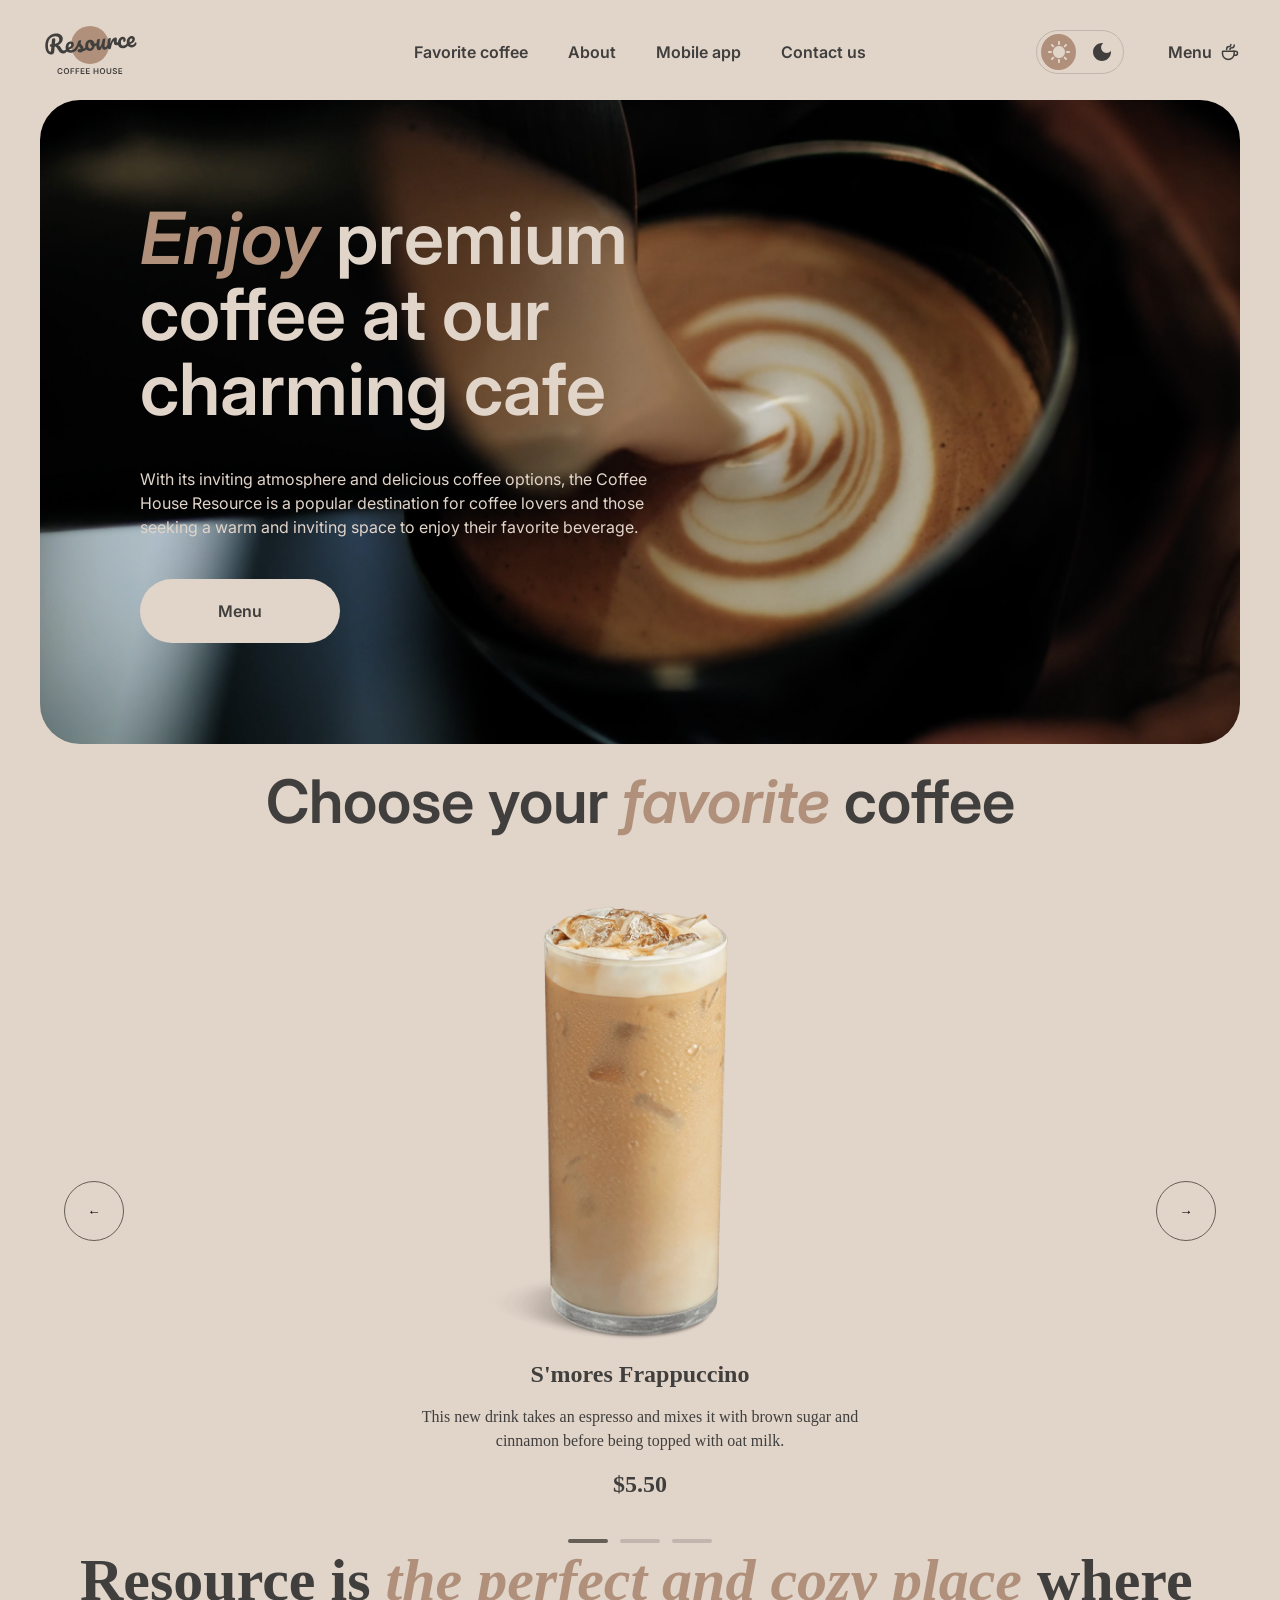
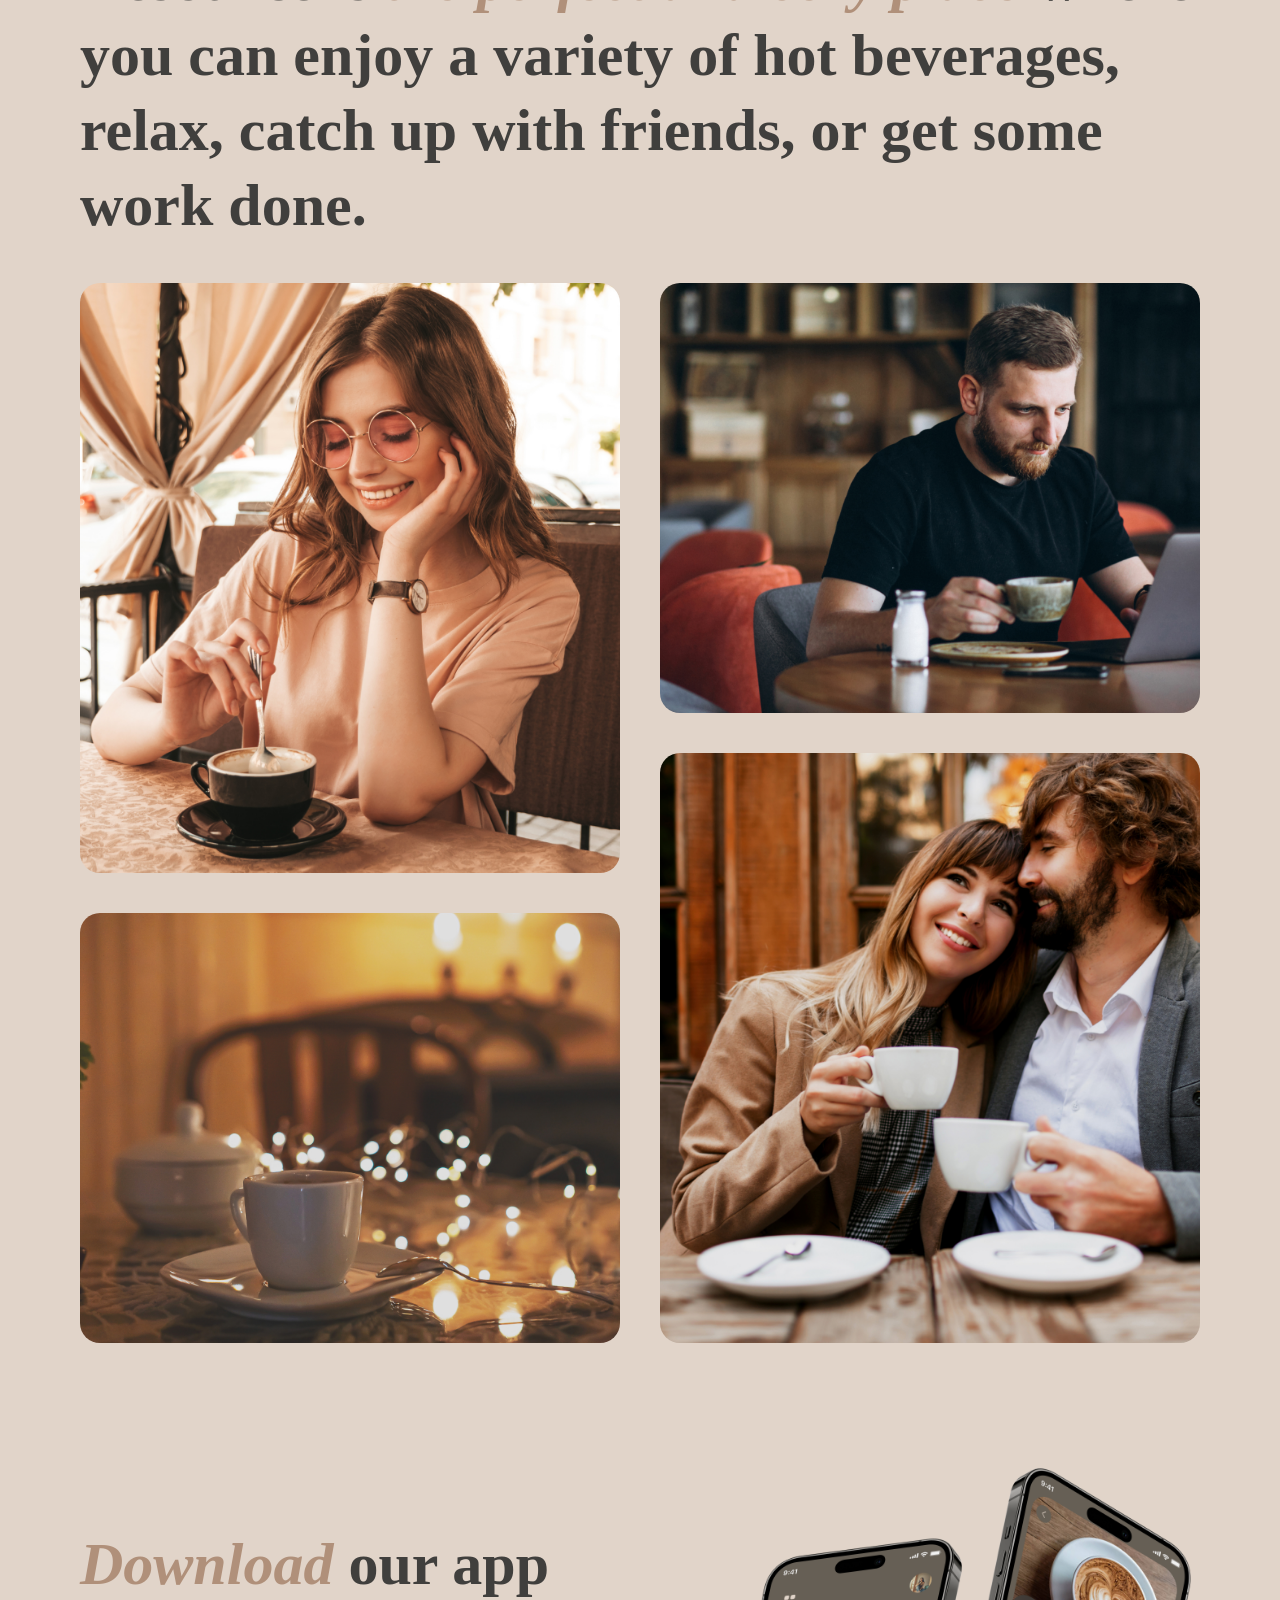
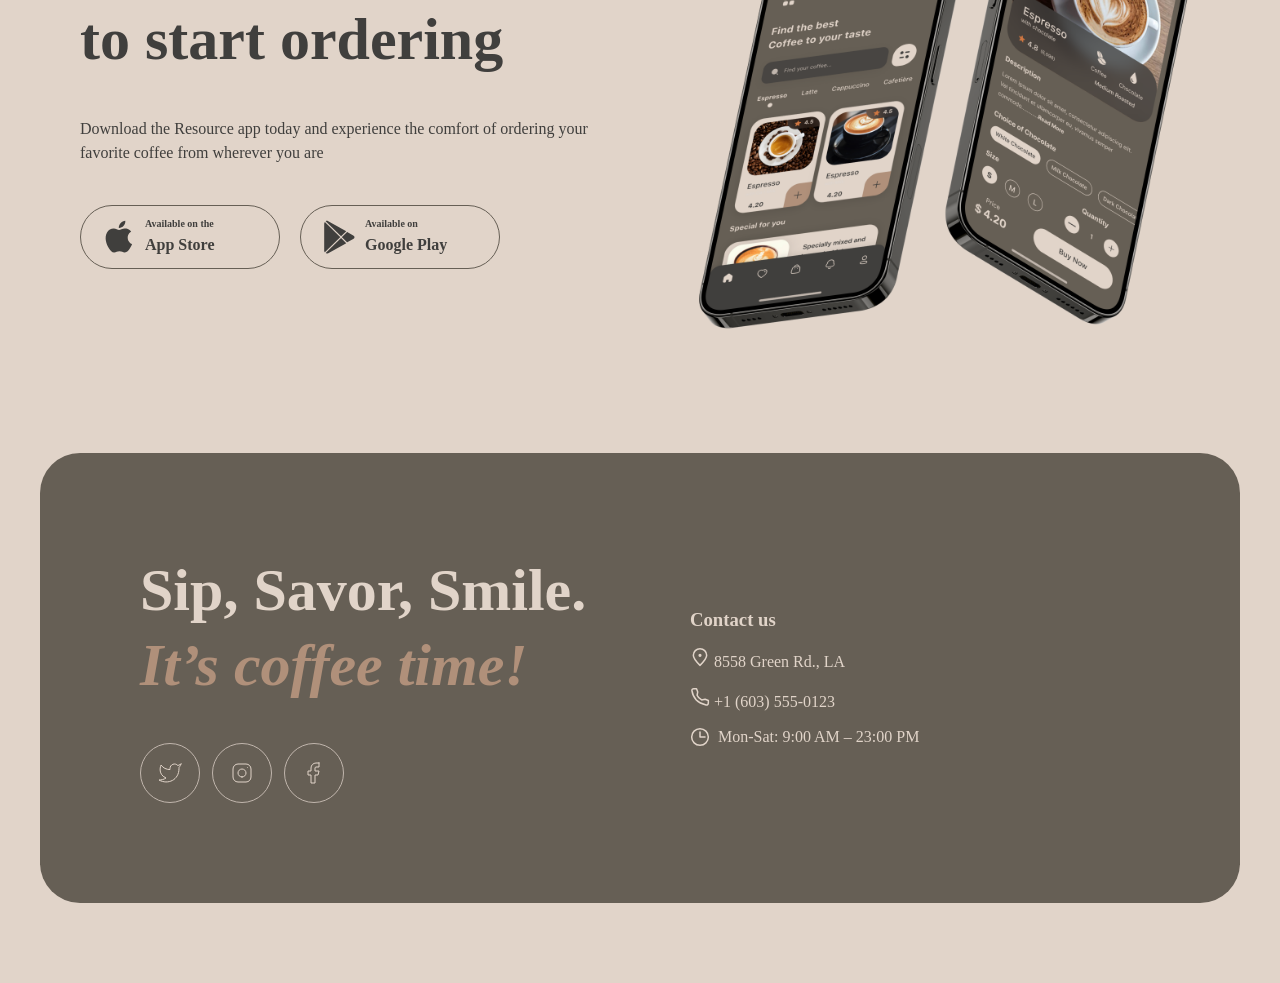
==== commit 606eed0f: "feat; complete landing page part 1" ====
--- a/index.html
+++ b/index.html
@@ -4,7 +4,7 @@
 <head>
     <meta charset="UTF-8">
     <meta name="viewport" content="width=device-width, initial-scale=1.0">
-    <title>Document</title>
+    <title>Coffee House</title>
     <link rel="stylesheet" href="./style.css">
 
     <link rel="icon" href="./assets/images/Logo.svg" type="image/svg+xml">
@@ -16,26 +16,31 @@
 </head>
 
 <body>
+     <!---------------------------- 1. Logo ------------------------------->
+
     <header class="header">
-        <!---------------------------- 1. Logo ------------------------------->
-
-        <a href="index.html">
-            <img src="./assets/images/Logo.svg" alt="Resource Coffee House">
+       
+        <a href="index.html" class="logo-link">
+            <img class="logo logo-light" src="./assets/images/Logo.svg" alt="Resource Coffee House">
+
+            <img class="logo logo-dark" src="./assets/images/Logo-dark.svg" alt="Resource Coffee House">
         </a>
 
 
-
         <!---------------------------- 2. Navigation ------------------------------->
 
         <nav class="nav">
-            <a href="#favorite">Favorite coffee</a>
-            <a href="#about">About</a>
-            <a href="#mobile-app">Mobile app</a>
-            <a href="#contacts">Contact us</a>
+            <ul class="nav-list">
+                <li><a href="#favorite">Favorite coffee</a></li>
+                <li><a href="#about">About</a></li>
+                <li><a href="#mobile-app">Mobile app</a></li>
+                <li><a href="#contact-us">Contact us</a></li>
+            </ul>
         </nav>
 
         <!---------------------------- 3. Theme + Menu ------------------------------->
 
+        <div class="header-actions">
         <div class="theme-switcher">
             <button class="theme-button" type="button">
                 <img src="./assets/images/sun.svg" alt="Light theme">
@@ -50,6 +55,7 @@
             <span>Menu</span>
             <img src="./assets/images/menu.svg" alt="">
         </a>
+        </div>
 
         <!-- -------------------- Burger menu -------------------- -->
 
@@ -89,19 +95,45 @@
             </h2>
 
 
-            <div class="slider">
+            <div class="slider active">
                 <button class="slider-button slider-button-prev" type="button">
                     ←
                 </button>
-                <div class="slide">
-                    <img class="slide-image" src="./assets/images/coffee-1.png" alt="S'mores Frappuccino">
-                    <div class="slide-description">
-                        <h3 class="slide-title">S'mores Frappuccino</h3>
-                        <p class="slide-text">
-                            This new drink takes an espresso and mixes it with brown
-                            sugar and cinnamon before being topped with oat milk.
-                        </p>
-                        <div class="slide-price">$5.50</div>
+                <div class="slides">
+                    <div class="slide active">
+                        <img class="slide-image" src="./assets/images/coffee-1.png" alt="S'mores Frappuccino">
+                        <div class="slide-description">
+                            <h3 class="slide-title">S'mores Frappuccino</h3>
+                            <p class="slide-text">
+                                This new drink takes an espresso and mixes it with brown
+                                sugar and cinnamon before being topped with oat milk.
+                            </p>
+                            <div class="slide-price">$5.50</div>
+                        </div>
+                    </div>
+
+                    <div class="slide">
+                        <img class="slide-image" src="./assets/images/coffee-2.png" alt="Caramel Macchiato">
+                        <div class="slide-description">
+                            <h3 class="slide-title">Caramel Macchiato</h3>
+                            <p class="slide-text">
+                                Fragrant and unique classic espresso with rich caramel-peanut
+                                syrup, with cream under whipped thick foam.
+                            </p>
+                            <div class="slide-price">$5.00</div>
+                        </div>
+                    </div>
+
+                    <div class="slide">
+                        <img class="slide-image" src="./assets/images/Ice coffe.png" alt="Ice coffee">
+                        <div class="slide-description">
+                            <h3 class="slide-title">Ice coffee</h3>
+                            <p class="slide-text">
+                                A popular summer drink that tones and invigorates.
+                                Prepared from coffee, milk and ice.
+                            </p>
+                            <div class="slide-price">$4.50</div>
+                        </div>
                     </div>
 
                     <div class="slider-controls">
@@ -129,13 +161,17 @@
 
             <div class="about-images">
                 <div class="about-column">
-                    <img class="about-image about-image-big" src="./assets/images/about-1.jpg" alt="">
-                    <img class="about-image about-image-small" src="./assets/images/about-2.jpg" alt="">
+                    <img class="about-image about-image-big" src="./assets/images/about-1.jpg"
+                        alt="Woman enjoying coffee at the cafe">
+                    <img class="about-image about-image-small" src="./assets/images/about-2.jpg"
+                        alt="Coffee cup on a cafe table">
                 </div>
 
                 <div class="about-column">
-                    <img class="about-image about-image-small" src="./assets/images/about-3.jpg" alt="">
-                    <img class="about-image about-image-big" src="./assets/images/about-4.jpg" alt="">
+                    <img class="about-image about-image-small" src="./assets/images/about-3.jpg"
+                        alt="Man drinking coffee while working">
+                    <img class="about-image about-image-big" src="./assets/images/about-4.jpg"
+                        alt="Coffee shop interior">
                 </div>
 
 
@@ -157,7 +193,7 @@
                 </p>
 
                 <div class="mobile-app-buttons">
-                    <a class="store-button" href="#">
+                    <a class="store-button" href="https://www.apple.com/app-store/">
                         <img class="store-button-icon" src="./assets/images/apple.svg" alt="">
                         <span class="store-button-text">
                             <small>Available on the</small>
@@ -165,7 +201,7 @@
                         </span>
                     </a>
 
-                    <a class="store-button" href="#">
+                    <a class="store-button" href="https://play.google.com/store">
                         <img class="store-button-icon" src="./assets/images/google-play.svg" alt="">
                         <span class="store-button-text">
                             <small>Available on</small>
@@ -181,7 +217,7 @@
         </section>
     </main>
 
-     <!----------------------------------------- 3. Footer ---------------------------------------------->
+    <!----------------------------------------- 3. Footer ---------------------------------------------->
 
 
     <footer class="footer" id="contact-us">
--- a/style.css
+++ b/style.css
@@ -15,19 +15,83 @@
 }
 
 .header {
-    display: flex;
-    align-items: center;
-    justify-content: space-between;
+    display: grid;
+    grid-template-columns: 1fr auto 1fr;
+    align-items: center;
+
     width: 100%;
     max-width: 1360px;
+    height: 60px;
     margin-inline: auto;
-    height: 60px;
-}
+}
+
+.header-actions {
+    display: flex;
+    align-items: center;
+    justify-self: end;
+    gap: 24px;
+}
+
 
 .nav {
     display: flex;
     align-items: center;
+    justify-content: center;
+    justify-self: center;
     gap: 40px;
+}
+
+.nav-list {
+    display: flex;
+    gap: 40px;
+    margin: 0;
+    padding: 0;
+    list-style: none;
+}
+
+.theme-switcher {
+    display: flex;
+    align-items: center;
+    gap: 8px;
+
+    width: 88px;
+    height: 44px;
+    padding: 4px;
+
+    border: 1px solid #C1B6AD;
+    border-radius: 100px;
+
+    margin-right: 20px;
+}
+
+.theme-button {
+    width: 36px;
+    height: 36px;
+    padding: 0;
+
+    display: flex;
+    align-items: center;
+    justify-content: center;
+
+    border: none;
+    border-radius: 50%;
+    background-color: transparent;
+    cursor: pointer;
+}
+
+.theme-button:first-child img {
+    width: 22px;
+    height: 22px;
+}
+
+.theme-button:last-child img {
+    width: 18px;
+    height: 18px;
+}
+
+.theme-button img {
+    width: 20px;
+    height: 20px;
 }
 
 .nav a {
@@ -44,8 +108,24 @@
     line-height: 150%;
 }
 
+.menu-link {
+    display: flex;
+    align-items: center;
+    gap: 8px;
+
+    color: #403F3D;
+    text-decoration: none;
+    font-family: "Inter", sans-serif;
+    font-size: 16px;
+    font-weight: 600;
+    line-height: 150%;
+}
+
+
+
 .hero {
     background-image: url("./assets/images/img-hero.jpg");
+    margin: 20px;
     height: 644px;
     max-width: 1360px;
     width: 100%;
@@ -67,6 +147,7 @@
 }
 
 .hero-title span {
+    color: #B0907A;
     font-style: italic;
 }
 
@@ -151,6 +232,10 @@
     align-items: center;
 }
 
+.slide:not(.active) {
+    display: none;
+}
+
 .slider-button {
     width: 60px;
     height: 60px;
@@ -481,6 +566,34 @@
         display: none;
     }
 
+    .nav.active {
+        display: flex;
+        position: fixed;
+        inset: 0;
+        z-index: 20;
+
+        flex-direction: column;
+        justify-content: center;
+        align-items: center;
+        gap: 40px;
+
+        background-color: #e1d4c9;
+    }
+
+
+
+    .nav.active a {
+        font-size: 32px;
+        line-height: 125%;
+    }
+
+    .burger-button.active {
+        position: fixed;
+        top: 20px;
+        right: 40px;
+        z-index: 30;
+    }
+
     .menu-link {
         display: none;
     }
@@ -657,7 +770,8 @@
         width: 100%;
     }
 }
-    /* -------------------- 10. Menu page -------------------- */
+
+/* -------------------- 10. Menu page -------------------- */
 
 .menu-page {
     max-width: 1360px;
@@ -807,6 +921,14 @@
     cursor: pointer;
 }
 
+@media (min-width: 481px) and (max-width: 768px) {
+    .favorite-title {
+        font-size: 42px;
+        line-height: 115%;
+    }
+}
+
+
 @media (max-width: 768px) {
     .menu-more-button {
         display: block;
@@ -818,6 +940,18 @@
 body.dark-theme {
     background-color: #403f3d;
     color: #e1d4c9;
+}
+
+.logo-dark {
+    display: none;
+}
+
+body.dark-theme .logo-light {
+    display: none;
+}
+
+body.dark-theme .logo-dark {
+    display: block;
 }
 
 body.dark-theme .nav a,
@@ -877,6 +1011,7 @@
 }
 
 @media (hover: hover) {
+
     .nav a:hover,
     .menu-link:hover {
         color: #b0907a;
@@ -921,4 +1056,31 @@
 
 .footer-contacts a:hover {
     color: #b0907a;
+}
+
+@media (max-width: 768px) {
+    .slide {
+        width: 100%;
+        min-width: 0;
+    }
+
+    .slide-image {
+        width: 100%;
+        max-width: 480px;
+        height: auto;
+    }
+}
+
+html,
+body {
+    max-width: 100%;
+    overflow-x: hidden;
+}
+
+.theme-button.active {
+    background-color: #B0907A;
+}
+
+.theme-button.active img {
+    filter: none;
 }
